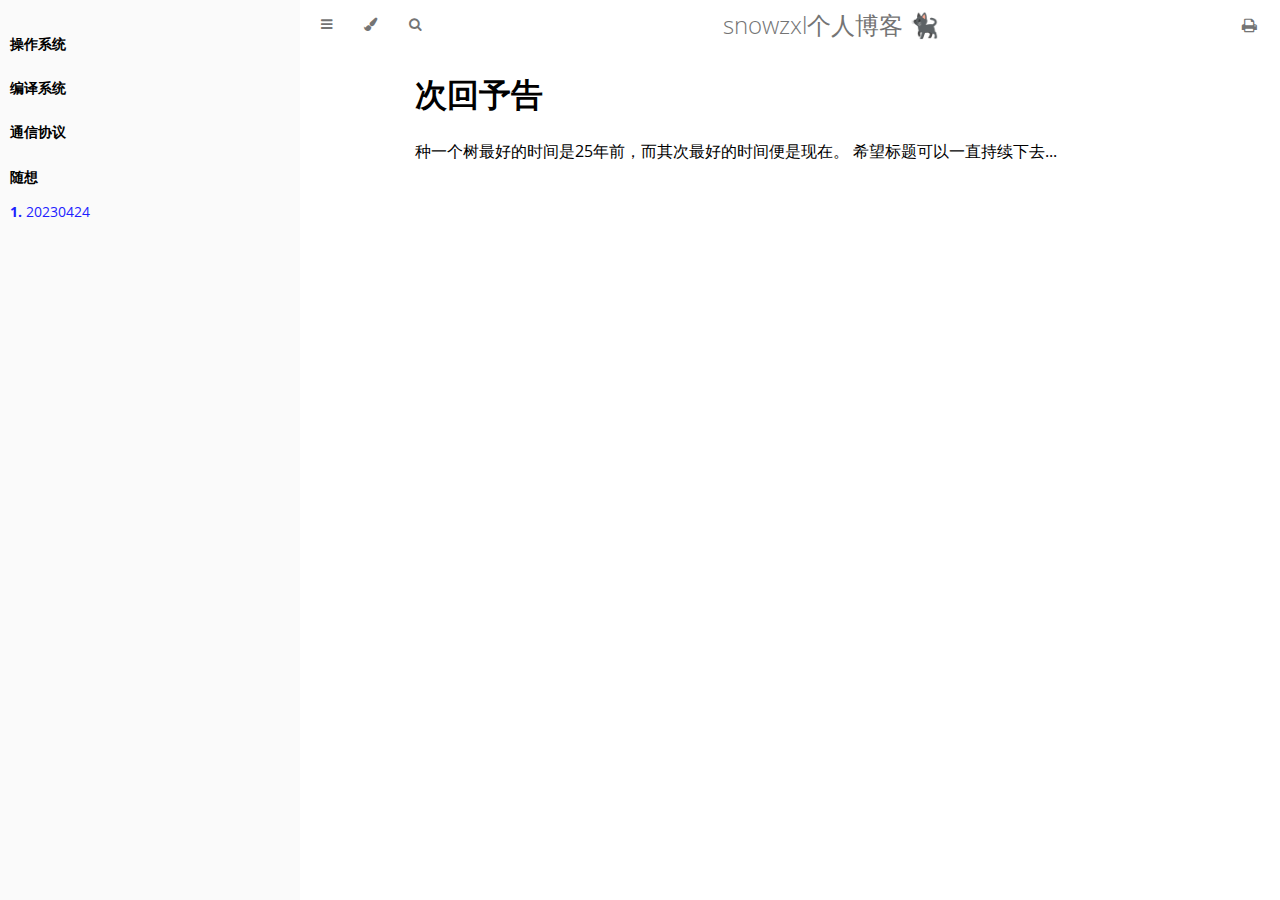
==== index.html @ 8066c2f6 "Deploying to gh-pages from @ snowzxl/blog@63521b4e2d3025201ed7fbe9086d525d99f25b57 🚀" ====
<!DOCTYPE HTML>
<html lang="en" class="sidebar-visible no-js light">
    <head>
        <!-- Book generated using mdBook -->
        <meta charset="UTF-8">
        <title>20230424 - snowzxl个人博客 🐈‍⬛</title>


        <!-- Custom HTML head -->
        
        <meta name="description" content="">
        <meta name="viewport" content="width=device-width, initial-scale=1">
        <meta name="theme-color" content="#ffffff" />

        <link rel="icon" href="favicon.svg">
        <link rel="shortcut icon" href="favicon.png">
        <link rel="stylesheet" href="css/variables.css">
        <link rel="stylesheet" href="css/general.css">
        <link rel="stylesheet" href="css/chrome.css">
        <link rel="stylesheet" href="css/print.css" media="print">

        <!-- Fonts -->
        <link rel="stylesheet" href="FontAwesome/css/font-awesome.css">
        <link rel="stylesheet" href="fonts/fonts.css">

        <!-- Highlight.js Stylesheets -->
        <link rel="stylesheet" href="highlight.css">
        <link rel="stylesheet" href="tomorrow-night.css">
        <link rel="stylesheet" href="ayu-highlight.css">

        <!-- Custom theme stylesheets -->

    </head>
    <body>
    <div id="body-container">
        <!-- Provide site root to javascript -->
        <script>
            var path_to_root = "";
            var default_theme = window.matchMedia("(prefers-color-scheme: dark)").matches ? "navy" : "light";
        </script>

        <!-- Work around some values being stored in localStorage wrapped in quotes -->
        <script>
            try {
                var theme = localStorage.getItem('mdbook-theme');
                var sidebar = localStorage.getItem('mdbook-sidebar');

                if (theme.startsWith('"') && theme.endsWith('"')) {
                    localStorage.setItem('mdbook-theme', theme.slice(1, theme.length - 1));
                }

                if (sidebar.startsWith('"') && sidebar.endsWith('"')) {
                    localStorage.setItem('mdbook-sidebar', sidebar.slice(1, sidebar.length - 1));
                }
            } catch (e) { }
        </script>

        <!-- Set the theme before any content is loaded, prevents flash -->
        <script>
            var theme;
            try { theme = localStorage.getItem('mdbook-theme'); } catch(e) { }
            if (theme === null || theme === undefined) { theme = default_theme; }
            var html = document.querySelector('html');
            html.classList.remove('no-js')
            html.classList.remove('light')
            html.classList.add(theme);
            html.classList.add('js');
        </script>

        <!-- Hide / unhide sidebar before it is displayed -->
        <script>
            var html = document.querySelector('html');
            var sidebar = null;
            if (document.body.clientWidth >= 1080) {
                try { sidebar = localStorage.getItem('mdbook-sidebar'); } catch(e) { }
                sidebar = sidebar || 'visible';
            } else {
                sidebar = 'hidden';
            }
            html.classList.remove('sidebar-visible');
            html.classList.add("sidebar-" + sidebar);
        </script>

        <nav id="sidebar" class="sidebar" aria-label="Table of contents">
            <div class="sidebar-scrollbox">
                <ol class="chapter"><li class="chapter-item expanded affix "><li class="part-title">操作系统</li><li class="chapter-item expanded affix "><li class="part-title">编译系统</li><li class="chapter-item expanded affix "><li class="part-title">通信协议</li><li class="chapter-item expanded affix "><li class="part-title">随想</li><li class="chapter-item expanded "><a href="Essay/2023/20230424.html" class="active"><strong aria-hidden="true">1.</strong> 20230424</a></li></ol>
            </div>
            <div id="sidebar-resize-handle" class="sidebar-resize-handle"></div>
        </nav>

        <div id="page-wrapper" class="page-wrapper">

            <div class="page">
                                <div id="menu-bar-hover-placeholder"></div>
                <div id="menu-bar" class="menu-bar sticky bordered">
                    <div class="left-buttons">
                        <button id="sidebar-toggle" class="icon-button" type="button" title="Toggle Table of Contents" aria-label="Toggle Table of Contents" aria-controls="sidebar">
                            <i class="fa fa-bars"></i>
                        </button>
                        <button id="theme-toggle" class="icon-button" type="button" title="Change theme" aria-label="Change theme" aria-haspopup="true" aria-expanded="false" aria-controls="theme-list">
                            <i class="fa fa-paint-brush"></i>
                        </button>
                        <ul id="theme-list" class="theme-popup" aria-label="Themes" role="menu">
                            <li role="none"><button role="menuitem" class="theme" id="light">Light</button></li>
                            <li role="none"><button role="menuitem" class="theme" id="rust">Rust</button></li>
                            <li role="none"><button role="menuitem" class="theme" id="coal">Coal</button></li>
                            <li role="none"><button role="menuitem" class="theme" id="navy">Navy</button></li>
                            <li role="none"><button role="menuitem" class="theme" id="ayu">Ayu</button></li>
                        </ul>
                        <button id="search-toggle" class="icon-button" type="button" title="Search. (Shortkey: s)" aria-label="Toggle Searchbar" aria-expanded="false" aria-keyshortcuts="S" aria-controls="searchbar">
                            <i class="fa fa-search"></i>
                        </button>
                    </div>

                    <h1 class="menu-title">snowzxl个人博客 🐈‍⬛</h1>

                    <div class="right-buttons">
                        <a href="print.html" title="Print this book" aria-label="Print this book">
                            <i id="print-button" class="fa fa-print"></i>
                        </a>

                    </div>
                </div>

                <div id="search-wrapper" class="hidden">
                    <form id="searchbar-outer" class="searchbar-outer">
                        <input type="search" id="searchbar" name="searchbar" placeholder="Search this book ..." aria-controls="searchresults-outer" aria-describedby="searchresults-header">
                    </form>
                    <div id="searchresults-outer" class="searchresults-outer hidden">
                        <div id="searchresults-header" class="searchresults-header"></div>
                        <ul id="searchresults">
                        </ul>
                    </div>
                </div>

                <!-- Apply ARIA attributes after the sidebar and the sidebar toggle button are added to the DOM -->
                <script>
                    document.getElementById('sidebar-toggle').setAttribute('aria-expanded', sidebar === 'visible');
                    document.getElementById('sidebar').setAttribute('aria-hidden', sidebar !== 'visible');
                    Array.from(document.querySelectorAll('#sidebar a')).forEach(function(link) {
                        link.setAttribute('tabIndex', sidebar === 'visible' ? 0 : -1);
                    });
                </script>

                <div id="content" class="content">
                    <main>
                        <h1 id="次回予告"><a class="header" href="#次回予告">次回予告</a></h1>
<p>种一个树最好的时间是25年前，而其次最好的时间便是现在。
希望标题可以一直持续下去...</p>

                    </main>

                    <nav class="nav-wrapper" aria-label="Page navigation">
                        <!-- Mobile navigation buttons -->


                        <div style="clear: both"></div>
                    </nav>
                </div>
            </div>

            <nav class="nav-wide-wrapper" aria-label="Page navigation">

            </nav>

        </div>




        <script>
            window.playground_copyable = true;
        </script>


        <script src="elasticlunr.min.js"></script>
        <script src="mark.min.js"></script>
        <script src="searcher.js"></script>

        <script src="clipboard.min.js"></script>
        <script src="highlight.js"></script>
        <script src="book.js"></script>

        <!-- Custom JS scripts -->


    </div>
    </body>
</html>
---- css/variables.css ----
/* Globals */

:root {
    --sidebar-width: 300px;
    --page-padding: 15px;
    --content-max-width: 750px;
    --menu-bar-height: 50px;
    --mono-font: "Source Code Pro", Consolas, "Ubuntu Mono", Menlo, "DejaVu Sans Mono", monospace, monospace;
    --code-font-size: 0.875em /* please adjust the ace font size accordingly in editor.js */
}

/* Themes */

.ayu {
    --bg: hsl(210, 25%, 8%);
    --fg: #c5c5c5;

    --sidebar-bg: #14191f;
    --sidebar-fg: #c8c9db;
    --sidebar-non-existant: #5c6773;
    --sidebar-active: #ffb454;
    --sidebar-spacer: #2d334f;

    --scrollbar: var(--sidebar-fg);

    --icons: #737480;
    --icons-hover: #b7b9cc;

    --links: #0096cf;

    --inline-code-color: #ffb454;

    --theme-popup-bg: #14191f;
    --theme-popup-border: #5c6773;
    --theme-hover: #191f26;

    --quote-bg: hsl(226, 15%, 17%);
    --quote-border: hsl(226, 15%, 22%);

    --table-border-color: hsl(210, 25%, 13%);
    --table-header-bg: hsl(210, 25%, 28%);
    --table-alternate-bg: hsl(210, 25%, 11%);

    --searchbar-border-color: #848484;
    --searchbar-bg: #424242;
    --searchbar-fg: #fff;
    --searchbar-shadow-color: #d4c89f;
    --searchresults-header-fg: #666;
    --searchresults-border-color: #888;
    --searchresults-li-bg: #252932;
    --search-mark-bg: #e3b171;
}

.coal {
    --bg: hsl(200, 7%, 8%);
    --fg: #98a3ad;

    --sidebar-bg: #292c2f;
    --sidebar-fg: #a1adb8;
    --sidebar-non-existant: #505254;
    --sidebar-active: #3473ad;
    --sidebar-spacer: #393939;

    --scrollbar: var(--sidebar-fg);

    --icons: #43484d;
    --icons-hover: #b3c0cc;

    --links: #2b79a2;

    --inline-code-color: #c5c8c6;

    --theme-popup-bg: #141617;
    --theme-popup-border: #43484d;
    --theme-hover: #1f2124;

    --quote-bg: hsl(234, 21%, 18%);
    --quote-border: hsl(234, 21%, 23%);

    --table-border-color: hsl(200, 7%, 13%);
    --table-header-bg: hsl(200, 7%, 28%);
    --table-alternate-bg: hsl(200, 7%, 11%);

    --searchbar-border-color: #aaa;
    --searchbar-bg: #b7b7b7;
    --searchbar-fg: #000;
    --searchbar-shadow-color: #aaa;
    --searchresults-header-fg: #666;
    --searchresults-border-color: #98a3ad;
    --searchresults-li-bg: #2b2b2f;
    --search-mark-bg: #355c7d;
}

.light {
    --bg: hsl(0, 0%, 100%);
    --fg: hsl(0, 0%, 0%);

    --sidebar-bg: #fafafa;
    --sidebar-fg: hsl(0, 0%, 0%);
    --sidebar-non-existant: #aaaaaa;
    --sidebar-active: #1f1fff;
    --sidebar-spacer: #f4f4f4;

    --scrollbar: #8F8F8F;

    --icons: #747474;
    --icons-hover: #000000;

    --links: #20609f;

    --inline-code-color: #301900;

    --theme-popup-bg: #fafafa;
    --theme-popup-border: #cccccc;
    --theme-hover: #e6e6e6;

    --quote-bg: hsl(197, 37%, 96%);
    --quote-border: hsl(197, 37%, 91%);

    --table-border-color: hsl(0, 0%, 95%);
    --table-header-bg: hsl(0, 0%, 80%);
    --table-alternate-bg: hsl(0, 0%, 97%);

    --searchbar-border-color: #aaa;
    --searchbar-bg: #fafafa;
    --searchbar-fg: #000;
    --searchbar-shadow-color: #aaa;
    --searchresults-header-fg: #666;
    --searchresults-border-color: #888;
    --searchresults-li-bg: #e4f2fe;
    --search-mark-bg: #a2cff5;
}

.navy {
    --bg: hsl(226, 23%, 11%);
    --fg: #bcbdd0;

    --sidebar-bg: #282d3f;
    --sidebar-fg: #c8c9db;
    --sidebar-non-existant: #505274;
    --sidebar-active: #2b79a2;
    --sidebar-spacer: #2d334f;

    --scrollbar: var(--sidebar-fg);

    --icons: #737480;
    --icons-hover: #b7b9cc;

    --links: #2b79a2;

    --inline-code-color: #c5c8c6;

    --theme-popup-bg: #161923;
    --theme-popup-border: #737480;
    --theme-hover: #282e40;

    --quote-bg: hsl(226, 15%, 17%);
    --quote-border: hsl(226, 15%, 22%);

    --table-border-color: hsl(226, 23%, 16%);
    --table-header-bg: hsl(226, 23%, 31%);
    --table-alternate-bg: hsl(226, 23%, 14%);

    --searchbar-border-color: #aaa;
    --searchbar-bg: #aeaec6;
    --searchbar-fg: #000;
    --searchbar-shadow-color: #aaa;
    --searchresults-header-fg: #5f5f71;
    --searchresults-border-color: #5c5c68;
    --searchresults-li-bg: #242430;
    --search-mark-bg: #a2cff5;
}

.rust {
    --bg: hsl(60, 9%, 87%);
    --fg: #262625;

    --sidebar-bg: #3b2e2a;
    --sidebar-fg: #c8c9db;
    --sidebar-non-existant: #505254;
    --sidebar-active: #e69f67;
    --sidebar-spacer: #45373a;

    --scrollbar: var(--sidebar-fg);

    --icons: #737480;
    --icons-hover: #262625;

    --links: #2b79a2;

    --inline-code-color: #6e6b5e;

    --theme-popup-bg: #e1e1db;
    --theme-popup-border: #b38f6b;
    --theme-hover: #99908a;

    --quote-bg: hsl(60, 5%, 75%);
    --quote-border: hsl(60, 5%, 70%);

    --table-border-color: hsl(60, 9%, 82%);
    --table-header-bg: #b3a497;
    --table-alternate-bg: hsl(60, 9%, 84%);

    --searchbar-border-color: #aaa;
    --searchbar-bg: #fafafa;
    --searchbar-fg: #000;
    --searchbar-shadow-color: #aaa;
    --searchresults-header-fg: #666;
    --searchresults-border-color: #888;
    --searchresults-li-bg: #dec2a2;
    --search-mark-bg: #e69f67;
}

@media (prefers-color-scheme: dark) {
    .light.no-js {
        --bg: hsl(200, 7%, 8%);
        --fg: #98a3ad;

        --sidebar-bg: #292c2f;
        --sidebar-fg: #a1adb8;
        --sidebar-non-existant: #505254;
        --sidebar-active: #3473ad;
        --sidebar-spacer: #393939;

        --scrollbar: var(--sidebar-fg);

        --icons: #43484d;
        --icons-hover: #b3c0cc;

        --links: #2b79a2;

        --inline-code-color: #c5c8c6;

        --theme-popup-bg: #141617;
        --theme-popup-border: #43484d;
        --theme-hover: #1f2124;

        --quote-bg: hsl(234, 21%, 18%);
        --quote-border: hsl(234, 21%, 23%);

        --table-border-color: hsl(200, 7%, 13%);
        --table-header-bg: hsl(200, 7%, 28%);
        --table-alternate-bg: hsl(200, 7%, 11%);

        --searchbar-border-color: #aaa;
        --searchbar-bg: #b7b7b7;
        --searchbar-fg: #000;
        --searchbar-shadow-color: #aaa;
        --searchresults-header-fg: #666;
        --searchresults-border-color: #98a3ad;
        --searchresults-li-bg: #2b2b2f;
        --search-mark-bg: #355c7d;
    }
}
---- css/general.css ----
/* Base styles and content styles */

@import 'variables.css';

:root {
    /* Browser default font-size is 16px, this way 1 rem = 10px */
    font-size: 62.5%;
}

html {
    font-family: "Open Sans", sans-serif;
    color: var(--fg);
    background-color: var(--bg);
    text-size-adjust: none;
    -webkit-text-size-adjust: none;
}

body {
    margin: 0;
    font-size: 1.6rem;
    overflow-x: hidden;
}

code {
    font-family: var(--mono-font) !important;
    font-size: var(--code-font-size);
}

/* make long words/inline code not x overflow */
main {
    overflow-wrap: break-word;
}

/* make wide tables scroll if they overflow */
.table-wrapper {
    overflow-x: auto;
}

/* Don't change font size in headers. */
h1 code, h2 code, h3 code, h4 code, h5 code, h6 code {
    font-size: unset;
}

.left { float: left; }
.right { float: right; }
.boring { opacity: 0.6; }
.hide-boring .boring { display: none; }
.hidden { display: none !important; }

h2, h3 { margin-top: 2.5em; }
h4, h5 { margin-top: 2em; }

.header + .header h3,
.header + .header h4,
.header + .header h5 {
    margin-top: 1em;
}

h1:target::before,
h2:target::before,
h3:target::before,
h4:target::before,
h5:target::before,
h6:target::before {
    display: inline-block;
    content: "»";
    margin-left: -30px;
    width: 30px;
}

/* This is broken on Safari as of version 14, but is fixed
   in Safari Technology Preview 117 which I think will be Safari 14.2.
   https://bugs.webkit.org/show_bug.cgi?id=218076
*/
:target {
    scroll-margin-top: calc(var(--menu-bar-height) + 0.5em);
}

.page {
    outline: 0;
    padding: 0 var(--page-padding);
    margin-top: calc(0px - var(--menu-bar-height)); /* Compensate for the #menu-bar-hover-placeholder */
}
.page-wrapper {
    box-sizing: border-box;
}
.js:not(.sidebar-resizing) .page-wrapper {
    transition: margin-left 0.3s ease, transform 0.3s ease; /* Animation: slide away */
}

.content {
    overflow-y: auto;
    padding: 0 5px 50px 5px;
}
.content main {
    margin-left: auto;
    margin-right: auto;
    max-width: var(--content-max-width);
}
.content p { line-height: 1.45em; }
.content ol { line-height: 1.45em; }
.content ul { line-height: 1.45em; }
.content a { text-decoration: none; }
.content a:hover { text-decoration: underline; }
.content img, .content video { max-width: 100%; }
.content .header:link,
.content .header:visited {
    color: var(--fg);
}
.content .header:link,
.content .header:visited:hover {
    text-decoration: none;
}

table {
    margin: 0 auto;
    border-collapse: collapse;
}
table td {
    padding: 3px 20px;
    border: 1px var(--table-border-color) solid;
}
table thead {
    background: var(--table-header-bg);
}
table thead td {
    font-weight: 700;
    border: none;
}
table thead th {
    padding: 3px 20px;
}
table thead tr {
    border: 1px var(--table-header-bg) solid;
}
/* Alternate background colors for rows */
table tbody tr:nth-child(2n) {
    background: var(--table-alternate-bg);
}


blockquote {
    margin: 20px 0;
    padding: 0 20px;
    color: var(--fg);
    background-color: var(--quote-bg);
    border-top: .1em solid var(--quote-border);
    border-bottom: .1em solid var(--quote-border);
}

kbd {
    background-color: var(--table-border-color);
    border-radius: 4px;
    border: solid 1px var(--theme-popup-border);
    box-shadow: inset 0 -1px 0 var(--theme-hover);
    display: inline-block;
    font-size: var(--code-font-size);
    font-family: var(--mono-font);
    line-height: 10px;
    padding: 4px 5px;
    vertical-align: middle;
}

:not(.footnote-definition) + .footnote-definition,
.footnote-definition + :not(.footnote-definition) {
    margin-top: 2em;
}
.footnote-definition {
    font-size: 0.9em;
    margin: 0.5em 0;
}
.footnote-definition p {
    display: inline;
}

.tooltiptext {
    position: absolute;
    visibility: hidden;
    color: #fff;
    background-color: #333;
    transform: translateX(-50%); /* Center by moving tooltip 50% of its width left */
    left: -8px; /* Half of the width of the icon */
    top: -35px;
    font-size: 0.8em;
    text-align: center;
    border-radius: 6px;
    padding: 5px 8px;
    margin: 5px;
    z-index: 1000;
}
.tooltipped .tooltiptext {
    visibility: visible;
}

.chapter li.part-title {
    color: var(--sidebar-fg);
    margin: 5px 0px;
    font-weight: bold;
}

.result-no-output {
    font-style: italic;
}
---- css/chrome.css ----
/* CSS for UI elements (a.k.a. chrome) */

@import 'variables.css';

html {
    scrollbar-color: var(--scrollbar) var(--bg);
}
#searchresults a,
.content a:link,
a:visited,
a > .hljs {
    color: var(--links);
}

/*
    body-container is necessary because mobile browsers don't seem to like
    overflow-x on the body tag when there is a <meta name="viewport"> tag.
*/
#body-container {
    /*
        This is used when the sidebar pushes the body content off the side of
        the screen on small screens. Without it, dragging on mobile Safari
        will want to reposition the viewport in a weird way.
    */
    overflow-x: clip;
}

/* Menu Bar */

#menu-bar,
#menu-bar-hover-placeholder {
    z-index: 101;
    margin: auto calc(0px - var(--page-padding));
}
#menu-bar {
    position: relative;
    display: flex;
    flex-wrap: wrap;
    background-color: var(--bg);
    border-bottom-color: var(--bg);
    border-bottom-width: 1px;
    border-bottom-style: solid;
}
#menu-bar.sticky,
.js #menu-bar-hover-placeholder:hover + #menu-bar,
.js #menu-bar:hover,
.js.sidebar-visible #menu-bar {
    position: -webkit-sticky;
    position: sticky;
    top: 0 !important;
}
#menu-bar-hover-placeholder {
    position: sticky;
    position: -webkit-sticky;
    top: 0;
    height: var(--menu-bar-height);
}
#menu-bar.bordered {
    border-bottom-color: var(--table-border-color);
}
#menu-bar i, #menu-bar .icon-button {
    position: relative;
    padding: 0 8px;
    z-index: 10;
    line-height: var(--menu-bar-height);
    cursor: pointer;
    transition: color 0.5s;
}
@media only screen and (max-width: 420px) {
    #menu-bar i, #menu-bar .icon-button {
        padding: 0 5px;
    }
}

.icon-button {
    border: none;
    background: none;
    padding: 0;
    color: inherit;
}
.icon-button i {
    margin: 0;
}

.right-buttons {
    margin: 0 15px;
}
.right-buttons a {
    text-decoration: none;
}

.left-buttons {
    display: flex;
    margin: 0 5px;
}
.no-js .left-buttons {
    display: none;
}

.menu-title {
    display: inline-block;
    font-weight: 200;
    font-size: 2.4rem;
    line-height: var(--menu-bar-height);
    text-align: center;
    margin: 0;
    flex: 1;
    white-space: nowrap;
    overflow: hidden;
    text-overflow: ellipsis;
}
.js .menu-title {
    cursor: pointer;
}

.menu-bar,
.menu-bar:visited,
.nav-chapters,
.nav-chapters:visited,
.mobile-nav-chapters,
.mobile-nav-chapters:visited,
.menu-bar .icon-button,
.menu-bar a i {
    color: var(--icons);
}

.menu-bar i:hover,
.menu-bar .icon-button:hover,
.nav-chapters:hover,
.mobile-nav-chapters i:hover {
    color: var(--icons-hover);
}

/* Nav Icons */

.nav-chapters {
    font-size: 2.5em;
    text-align: center;
    text-decoration: none;

    position: fixed;
    top: 0;
    bottom: 0;
    margin: 0;
    max-width: 150px;
    min-width: 90px;

    display: flex;
    justify-content: center;
    align-content: center;
    flex-direction: column;

    transition: color 0.5s, background-color 0.5s;
}

.nav-chapters:hover {
    text-decoration: none;
    background-color: var(--theme-hover);
    transition: background-color 0.15s, color 0.15s;
}

.nav-wrapper {
    margin-top: 50px;
    display: none;
}

.mobile-nav-chapters {
    font-size: 2.5em;
    text-align: center;
    text-decoration: none;
    width: 90px;
    border-radius: 5px;
    background-color: var(--sidebar-bg);
}

.previous {
    float: left;
}

.next {
    float: right;
    right: var(--page-padding);
}

@media only screen and (max-width: 1080px) {
    .nav-wide-wrapper { display: none; }
    .nav-wrapper { display: block; }
}

@media only screen and (max-width: 1380px) {
    .sidebar-visible .nav-wide-wrapper { display: none; }
    .sidebar-visible .nav-wrapper { display: block; }
}

/* Inline code */

:not(pre) > .hljs {
    display: inline;
    padding: 0.1em 0.3em;
    border-radius: 3px;
}

:not(pre):not(a) > .hljs {
    color: var(--inline-code-color);
    overflow-x: initial;
}

a:hover > .hljs {
    text-decoration: underline;
}

pre {
    position: relative;
}
pre > .buttons {
    position: absolute;
    z-index: 100;
    right: 0px;
    top: 2px;
    margin: 0px;
    padding: 2px 0px;

    color: var(--sidebar-fg);
    cursor: pointer;
    visibility: hidden;
    opacity: 0;
    transition: visibility 0.1s linear, opacity 0.1s linear;
}
pre:hover > .buttons {
    visibility: visible;
    opacity: 1
}
pre > .buttons :hover {
    color: var(--sidebar-active);
    border-color: var(--icons-hover);
    background-color: var(--theme-hover);
}
pre > .buttons i {
    margin-left: 8px;
}
pre > .buttons button {
    cursor: inherit;
    margin: 0px 5px;
    padding: 3px 5px;
    font-size: 14px;

    border-style: solid;
    border-width: 1px;
    border-radius: 4px;
    border-color: var(--icons);
    background-color: var(--theme-popup-bg);
    transition: 100ms;
    transition-property: color,border-color,background-color;
    color: var(--icons);
}
@media (pointer: coarse) {
    pre > .buttons button {
        /* On mobile, make it easier to tap buttons. */
        padding: 0.3rem 1rem;
    }
}
pre > code {
    padding: 1rem;
}

/* FIXME: ACE editors overlap their buttons because ACE does absolute
   positioning within the code block which breaks padding. The only solution I
   can think of is to move the padding to the outer pre tag (or insert a div
   wrapper), but that would require fixing a whole bunch of CSS rules.
*/
.hljs.ace_editor {
  padding: 0rem 0rem;
}

pre > .result {
    margin-top: 10px;
}

/* Search */

#searchresults a {
    text-decoration: none;
}

mark {
    border-radius: 2px;
    padding: 0 3px 1px 3px;
    margin: 0 -3px -1px -3px;
    background-color: var(--search-mark-bg);
    transition: background-color 300ms linear;
    cursor: pointer;
}

mark.fade-out {
    background-color: rgba(0,0,0,0) !important;
    cursor: auto;
}

.searchbar-outer {
    margin-left: auto;
    margin-right: auto;
    max-width: var(--content-max-width);
}

#searchbar {
    width: 100%;
    margin: 5px auto 0px auto;
    padding: 10px 16px;
    transition: box-shadow 300ms ease-in-out;
    border: 1px solid var(--searchbar-border-color);
    border-radius: 3px;
    background-color: var(--searchbar-bg);
    color: var(--searchbar-fg);
}
#searchbar:focus,
#searchbar.active {
    box-shadow: 0 0 3px var(--searchbar-shadow-color);
}

.searchresults-header {
    font-weight: bold;
    font-size: 1em;
    padding: 18px 0 0 5px;
    color: var(--searchresults-header-fg);
}

.searchresults-outer {
    margin-left: auto;
    margin-right: auto;
    max-width: var(--content-max-width);
    border-bottom: 1px dashed var(--searchresults-border-color);
}

ul#searchresults {
    list-style: none;
    padding-left: 20px;
}
ul#searchresults li {
    margin: 10px 0px;
    padding: 2px;
    border-radius: 2px;
}
ul#searchresults li.focus {
    background-color: var(--searchresults-li-bg);
}
ul#searchresults span.teaser {
    display: block;
    clear: both;
    margin: 5px 0 0 20px;
    font-size: 0.8em;
}
ul#searchresults span.teaser em {
    font-weight: bold;
    font-style: normal;
}

/* Sidebar */

.sidebar {
    position: fixed;
    left: 0;
    top: 0;
    bottom: 0;
    width: var(--sidebar-width);
    font-size: 0.875em;
    box-sizing: border-box;
    -webkit-overflow-scrolling: touch;
    overscroll-behavior-y: contain;
    background-color: var(--sidebar-bg);
    color: var(--sidebar-fg);
}
.sidebar-resizing {
    -moz-user-select: none;
    -webkit-user-select: none;
    -ms-user-select: none;
    user-select: none;
}
.js:not(.sidebar-resizing) .sidebar {
    transition: transform 0.3s; /* Animation: slide away */
}
.sidebar code {
    line-height: 2em;
}
.sidebar .sidebar-scrollbox {
    overflow-y: auto;
    position: absolute;
    top: 0;
    bottom: 0;
    left: 0;
    right: 0;
    padding: 10px 10px;
}
.sidebar .sidebar-resize-handle {
    position: absolute;
    cursor: col-resize;
    width: 0;
    right: 0;
    top: 0;
    bottom: 0;
}
.js .sidebar .sidebar-resize-handle {
    cursor: col-resize;
    width: 5px;
}
.sidebar-hidden .sidebar {
    transform: translateX(calc(0px - var(--sidebar-width)));
}
.sidebar::-webkit-scrollbar {
    background: var(--sidebar-bg);
}
.sidebar::-webkit-scrollbar-thumb {
    background: var(--scrollbar);
}

.sidebar-visible .page-wrapper {
    transform: translateX(var(--sidebar-width));
}
@media only screen and (min-width: 620px) {
    .sidebar-visible .page-wrapper {
        transform: none;
        margin-left: var(--sidebar-width);
    }
}

.chapter {
    list-style: none outside none;
    padding-left: 0;
    line-height: 2.2em;
}

.chapter ol {
    width: 100%;
}

.chapter li {
    display: flex;
    color: var(--sidebar-non-existant);
}
.chapter li a {
    display: block;
    padding: 0;
    text-decoration: none;
    color: var(--sidebar-fg);
}

.chapter li a:hover {
    color: var(--sidebar-active);
}

.chapter li a.active {
    color: var(--sidebar-active);
}

.chapter li > a.toggle {
    cursor: pointer;
    display: block;
    margin-left: auto;
    padding: 0 10px;
    user-select: none;
    opacity: 0.68;
}

.chapter li > a.toggle div {
    transition: transform 0.5s;
}

/* collapse the section */
.chapter li:not(.expanded) + li > ol {
    display: none;
}

.chapter li.chapter-item {
    line-height: 1.5em;
    margin-top: 0.6em;
}

.chapter li.expanded > a.toggle div {
    transform: rotate(90deg);
}

.spacer {
    width: 100%;
    height: 3px;
    margin: 5px 0px;
}
.chapter .spacer {
    background-color: var(--sidebar-spacer);
}

@media (-moz-touch-enabled: 1), (pointer: coarse) {
    .chapter li a { padding: 5px 0; }
    .spacer { margin: 10px 0; }
}

.section {
    list-style: none outside none;
    padding-left: 20px;
    line-height: 1.9em;
}

/* Theme Menu Popup */

.theme-popup {
    position: absolute;
    left: 10px;
    top: var(--menu-bar-height);
    z-index: 1000;
    border-radius: 4px;
    font-size: 0.7em;
    color: var(--fg);
    background: var(--theme-popup-bg);
    border: 1px solid var(--theme-popup-border);
    margin: 0;
    padding: 0;
    list-style: none;
    display: none;
    /* Don't let the children's background extend past the rounded corners. */
    overflow: hidden;
}
.theme-popup .default {
    color: var(--icons);
}
.theme-popup .theme {
    width: 100%;
    border: 0;
    margin: 0;
    padding: 2px 20px;
    line-height: 25px;
    white-space: nowrap;
    text-align: left;
    cursor: pointer;
    color: inherit;
    background: inherit;
    font-size: inherit;
}
.theme-popup .theme:hover {
    background-color: var(--theme-hover);
}

.theme-selected::before {
    display: inline-block;
    content: "✓";
    margin-left: -14px;
    width: 14px;
}
---- css/print.css ----
#sidebar,
#menu-bar,
.nav-chapters,
.mobile-nav-chapters {
    display: none;
}

#page-wrapper.page-wrapper {
    transform: none;
    margin-left: 0px;
    overflow-y: initial;
}

#content {
    max-width: none;
    margin: 0;
    padding: 0;
}

.page {
    overflow-y: initial;
}

code {
    background-color: #666666;
    border-radius: 5px;

    /* Force background to be printed in Chrome */
    -webkit-print-color-adjust: exact;
}

pre > .buttons {
    z-index: 2;
}

a, a:visited, a:active, a:hover {
    color: #4183c4;
    text-decoration: none;
}

h1, h2, h3, h4, h5, h6 {
    page-break-inside: avoid;
    page-break-after: avoid;
}

pre, code {
    page-break-inside: avoid;
    white-space: pre-wrap;
}

.fa {
    display: none !important;
}
---- fonts/fonts.css ----
/* Open Sans is licensed under the Apache License, Version 2.0. See http://www.apache.org/licenses/LICENSE-2.0 */
/* Source Code Pro is under the Open Font License. See https://scripts.sil.org/cms/scripts/page.php?site_id=nrsi&id=OFL */

/* open-sans-300 - latin_vietnamese_latin-ext_greek-ext_greek_cyrillic-ext_cyrillic */
@font-face {
  font-family: 'Open Sans';
  font-style: normal;
  font-weight: 300;
  src: local('Open Sans Light'), local('OpenSans-Light'),
       url('open-sans-v17-all-charsets-300.woff2') format('woff2');
}

/* open-sans-300italic - latin_vietnamese_latin-ext_greek-ext_greek_cyrillic-ext_cyrillic */
@font-face {
  font-family: 'Open Sans';
  font-style: italic;
  font-weight: 300;
  src: local('Open Sans Light Italic'), local('OpenSans-LightItalic'),
       url('open-sans-v17-all-charsets-300italic.woff2') format('woff2');
}

/* open-sans-regular - latin_vietnamese_latin-ext_greek-ext_greek_cyrillic-ext_cyrillic */
@font-face {
  font-family: 'Open Sans';
  font-style: normal;
  font-weight: 400;
  src: local('Open Sans Regular'), local('OpenSans-Regular'),
       url('open-sans-v17-all-charsets-regular.woff2') format('woff2');
}

/* open-sans-italic - latin_vietnamese_latin-ext_greek-ext_greek_cyrillic-ext_cyrillic */
@font-face {
  font-family: 'Open Sans';
  font-style: italic;
  font-weight: 400;
  src: local('Open Sans Italic'), local('OpenSans-Italic'),
       url('open-sans-v17-all-charsets-italic.woff2') format('woff2');
}

/* open-sans-600 - latin_vietnamese_latin-ext_greek-ext_greek_cyrillic-ext_cyrillic */
@font-face {
  font-family: 'Open Sans';
  font-style: normal;
  font-weight: 600;
  src: local('Open Sans SemiBold'), local('OpenSans-SemiBold'),
       url('open-sans-v17-all-charsets-600.woff2') format('woff2');
}

/* open-sans-600italic - latin_vietnamese_latin-ext_greek-ext_greek_cyrillic-ext_cyrillic */
@font-face {
  font-family: 'Open Sans';
  font-style: italic;
  font-weight: 600;
  src: local('Open Sans SemiBold Italic'), local('OpenSans-SemiBoldItalic'),
       url('open-sans-v17-all-charsets-600italic.woff2') format('woff2');
}

/* open-sans-700 - latin_vietnamese_latin-ext_greek-ext_greek_cyrillic-ext_cyrillic */
@font-face {
  font-family: 'Open Sans';
  font-style: normal;
  font-weight: 700;
  src: local('Open Sans Bold'), local('OpenSans-Bold'),
       url('open-sans-v17-all-charsets-700.woff2') format('woff2');
}

/* open-sans-700italic - latin_vietnamese_latin-ext_greek-ext_greek_cyrillic-ext_cyrillic */
@font-face {
  font-family: 'Open Sans';
  font-style: italic;
  font-weight: 700;
  src: local('Open Sans Bold Italic'), local('OpenSans-BoldItalic'),
       url('open-sans-v17-all-charsets-700italic.woff2') format('woff2');
}

/* open-sans-800 - latin_vietnamese_latin-ext_greek-ext_greek_cyrillic-ext_cyrillic */
@font-face {
  font-family: 'Open Sans';
  font-style: normal;
  font-weight: 800;
  src: local('Open Sans ExtraBold'), local('OpenSans-ExtraBold'),
       url('open-sans-v17-all-charsets-800.woff2') format('woff2');
}

/* open-sans-800italic - latin_vietnamese_latin-ext_greek-ext_greek_cyrillic-ext_cyrillic */
@font-face {
  font-family: 'Open Sans';
  font-style: italic;
  font-weight: 800;
  src: local('Open Sans ExtraBold Italic'), local('OpenSans-ExtraBoldItalic'),
       url('open-sans-v17-all-charsets-800italic.woff2') format('woff2');
}

/* source-code-pro-500 - latin_vietnamese_latin-ext_greek_cyrillic-ext_cyrillic */
@font-face {
  font-family: 'Source Code Pro';
  font-style: normal;
  font-weight: 500;
  src: url('source-code-pro-v11-all-charsets-500.woff2') format('woff2');
}
---- highlight.css ----
/*
 * An increased contrast highlighting scheme loosely based on the
 * "Base16 Atelier Dune Light" theme by Bram de Haan
 * (http://atelierbram.github.io/syntax-highlighting/atelier-schemes/dune)
 * Original Base16 color scheme by Chris Kempson
 * (https://github.com/chriskempson/base16)
 */

/* Comment */
.hljs-comment,
.hljs-quote {
  color: #575757;
}

/* Red */
.hljs-variable,
.hljs-template-variable,
.hljs-attribute,
.hljs-tag,
.hljs-name,
.hljs-regexp,
.hljs-link,
.hljs-name,
.hljs-selector-id,
.hljs-selector-class {
  color: #d70025;
}

/* Orange */
.hljs-number,
.hljs-meta,
.hljs-built_in,
.hljs-builtin-name,
.hljs-literal,
.hljs-type,
.hljs-params {
  color: #b21e00;
}

/* Green */
.hljs-string,
.hljs-symbol,
.hljs-bullet {
  color: #008200;
}

/* Blue */
.hljs-title,
.hljs-section {
  color: #0030f2;
}

/* Purple */
.hljs-keyword,
.hljs-selector-tag {
  color: #9d00ec;
}

.hljs {
  display: block;
  overflow-x: auto;
  background: #f6f7f6;
  color: #000;
}

.hljs-emphasis {
  font-style: italic;
}

.hljs-strong {
  font-weight: bold;
}

.hljs-addition {
  color: #22863a;
  background-color: #f0fff4;
}

.hljs-deletion {
  color: #b31d28;
  background-color: #ffeef0;
}
---- tomorrow-night.css ----
/* Tomorrow Night Theme */
/* http://jmblog.github.com/color-themes-for-google-code-highlightjs */
/* Original theme - https://github.com/chriskempson/tomorrow-theme */
/* http://jmblog.github.com/color-themes-for-google-code-highlightjs */

/* Tomorrow Comment */
.hljs-comment {
  color: #969896;
}

/* Tomorrow Red */
.hljs-variable,
.hljs-attribute,
.hljs-tag,
.hljs-regexp,
.ruby .hljs-constant,
.xml .hljs-tag .hljs-title,
.xml .hljs-pi,
.xml .hljs-doctype,
.html .hljs-doctype,
.css .hljs-id,
.css .hljs-class,
.css .hljs-pseudo {
  color: #cc6666;
}

/* Tomorrow Orange */
.hljs-number,
.hljs-preprocessor,
.hljs-pragma,
.hljs-built_in,
.hljs-literal,
.hljs-params,
.hljs-constant {
  color: #de935f;
}

/* Tomorrow Yellow */
.ruby .hljs-class .hljs-title,
.css .hljs-rule .hljs-attribute {
  color: #f0c674;
}

/* Tomorrow Green */
.hljs-string,
.hljs-value,
.hljs-inheritance,
.hljs-header,
.hljs-name,
.ruby .hljs-symbol,
.xml .hljs-cdata {
  color: #b5bd68;
}

/* Tomorrow Aqua */
.hljs-title,
.css .hljs-hexcolor {
  color: #8abeb7;
}

/* Tomorrow Blue */
.hljs-function,
.python .hljs-decorator,
.python .hljs-title,
.ruby .hljs-function .hljs-title,
.ruby .hljs-title .hljs-keyword,
.perl .hljs-sub,
.javascript .hljs-title,
.coffeescript .hljs-title {
  color: #81a2be;
}

/* Tomorrow Purple */
.hljs-keyword,
.javascript .hljs-function {
  color: #b294bb;
}

.hljs {
  display: block;
  overflow-x: auto;
  background: #1d1f21;
  color: #c5c8c6;
}

.coffeescript .javascript,
.javascript .xml,
.tex .hljs-formula,
.xml .javascript,
.xml .vbscript,
.xml .css,
.xml .hljs-cdata {
  opacity: 0.5;
}

.hljs-addition {
  color: #718c00;
}

.hljs-deletion {
  color: #c82829;
}
---- ayu-highlight.css ----
/*
Based off of the Ayu theme
Original by Dempfi (https://github.com/dempfi/ayu)
*/

.hljs {
  display: block;
  overflow-x: auto;
  background: #191f26;
  color: #e6e1cf;
}

.hljs-comment,
.hljs-quote {
  color: #5c6773;
  font-style: italic;
}

.hljs-variable,
.hljs-template-variable,
.hljs-attribute,
.hljs-attr,
.hljs-regexp,
.hljs-link,
.hljs-selector-id,
.hljs-selector-class {
  color: #ff7733;
}

.hljs-number,
.hljs-meta,
.hljs-builtin-name,
.hljs-literal,
.hljs-type,
.hljs-params {
  color: #ffee99;
}

.hljs-string,
.hljs-bullet {
  color: #b8cc52;
}

.hljs-title,
.hljs-built_in,
.hljs-section {
  color: #ffb454;
}

.hljs-keyword,
.hljs-selector-tag,
.hljs-symbol {
  color: #ff7733;
}

.hljs-name {
    color: #36a3d9;
}

.hljs-tag {
    color: #00568d;
}

.hljs-emphasis {
  font-style: italic;
}

.hljs-strong {
  font-weight: bold;
}

.hljs-addition {
  color: #91b362;
}

.hljs-deletion {
  color: #d96c75;
}
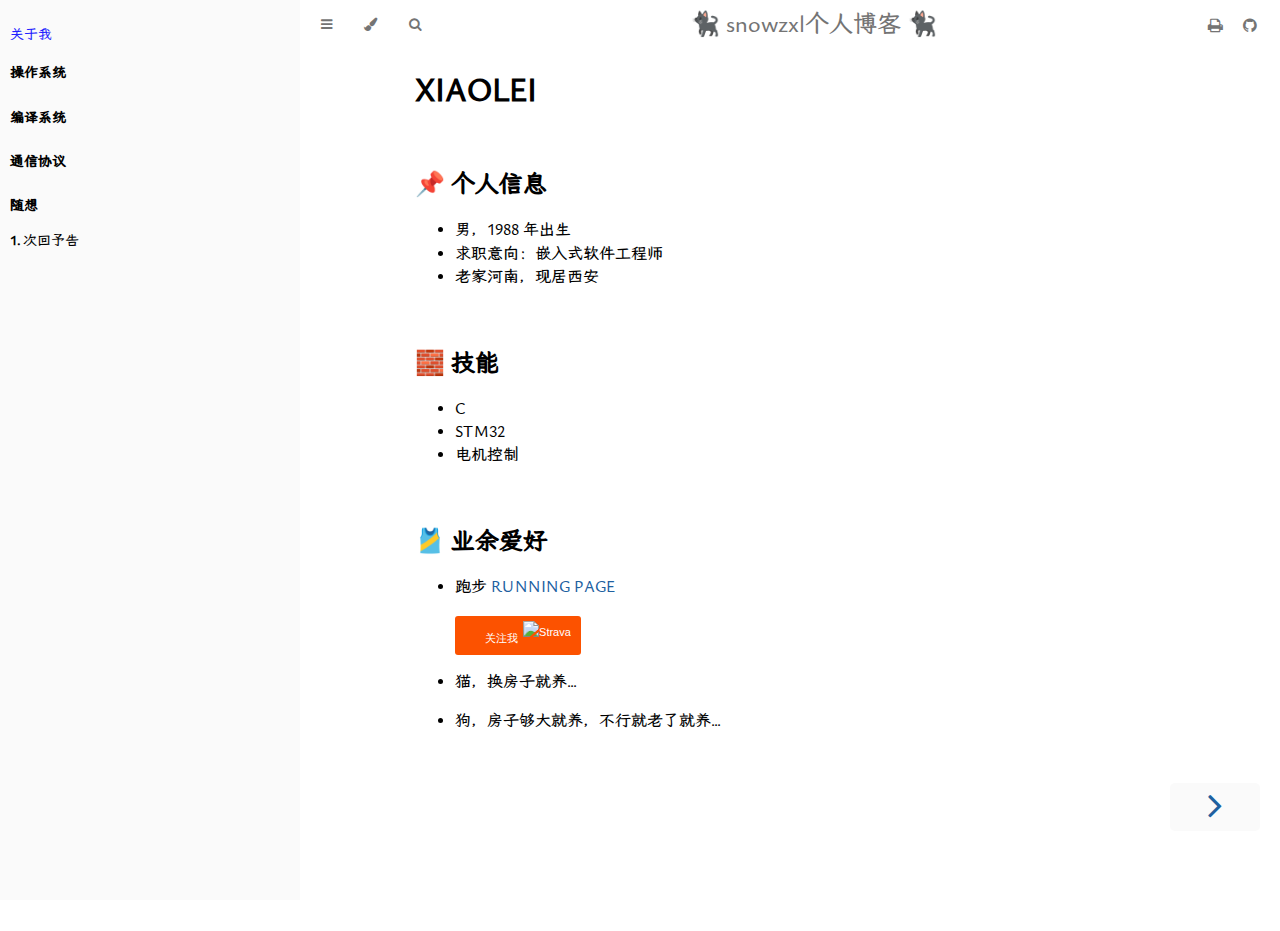
==== commit dc38e324: "Deploying to gh-pages from @ snowzxl/blog@6986e462011ced2df0c9092b8a4665b6db653b91 🚀" ====
--- a/index.html
+++ b/index.html
@@ -3,12 +3,12 @@
     <head>
         <!-- Book generated using mdBook -->
         <meta charset="UTF-8">
-        <title>20230424 - snowzxl个人博客 🐈‍⬛</title>
+        <title>关于我 - 🐈‍⬛ snowzxl个人博客 🐈‍⬛</title>
 
 
         <!-- Custom HTML head -->
         
-        <meta name="description" content="">
+        <meta name="description" content="Personal blog">
         <meta name="viewport" content="width=device-width, initial-scale=1">
         <meta name="theme-color" content="#ffffff" />
 
@@ -83,7 +83,7 @@
 
         <nav id="sidebar" class="sidebar" aria-label="Table of contents">
             <div class="sidebar-scrollbox">
-                <ol class="chapter"><li class="chapter-item expanded affix "><li class="part-title">操作系统</li><li class="chapter-item expanded affix "><li class="part-title">编译系统</li><li class="chapter-item expanded affix "><li class="part-title">通信协议</li><li class="chapter-item expanded affix "><li class="part-title">随想</li><li class="chapter-item expanded "><a href="Essay/2023/20230424.html" class="active"><strong aria-hidden="true">1.</strong> 20230424</a></li></ol>
+                <ol class="chapter"><li class="chapter-item expanded affix "><a href="about_me.html" class="active">关于我</a></li><li class="chapter-item expanded affix "><li class="part-title">操作系统</li><li class="chapter-item expanded affix "><li class="part-title">编译系统</li><li class="chapter-item expanded affix "><li class="part-title">通信协议</li><li class="chapter-item expanded affix "><li class="part-title">随想</li><li class="chapter-item expanded "><a href="Essay/2023/20230424.html"><strong aria-hidden="true">1.</strong> 次回予告</a></li></ol>
             </div>
             <div id="sidebar-resize-handle" class="sidebar-resize-handle"></div>
         </nav>
@@ -112,11 +112,14 @@
                         </button>
                     </div>
 
-                    <h1 class="menu-title">snowzxl个人博客 🐈‍⬛</h1>
+                    <h1 class="menu-title">🐈‍⬛ snowzxl个人博客 🐈‍⬛</h1>
 
                     <div class="right-buttons">
                         <a href="print.html" title="Print this book" aria-label="Print this book">
                             <i id="print-button" class="fa fa-print"></i>
+                        </a>
+                        <a href="https://github.com/snowzxl/blog" title="Git repository" aria-label="Git repository">
+                            <i id="git-repository-button" class="fa fa-github"></i>
                         </a>
 
                     </div>
@@ -144,15 +147,44 @@
 
                 <div id="content" class="content">
                     <main>
-                        <h1 id="次回予告"><a class="header" href="#次回予告">次回予告</a></h1>
-<p>种一个树最好的时间是25年前，而其次最好的时间便是现在。
-希望标题可以一直持续下去...</p>
+                        <h1 id="xiaolei"><a class="header" href="#xiaolei">XIAOLEI</a></h1>
+<h2 id="-个人信息"><a class="header" href="#-个人信息">📌 个人信息</a></h2>
+<ul>
+<li>男，1988 年出生</li>
+<li>求职意向：嵌入式软件工程师</li>
+<li>老家河南，现居西安</li>
+</ul>
+<h2 id="-技能"><a class="header" href="#-技能">🧱 技能</a></h2>
+<ul>
+<li>C</li>
+<li>STM32</li>
+<li>电机控制</li>
+</ul>
+<h2 id="-业余爱好"><a class="header" href="#-业余爱好">🎽 业余爱好</a></h2>
+<ul>
+<li>
+<p>跑步 <a href="https://snowzxl.github.io/running/">RUNNING PAGE</a></p>
+<a style="display:inline-block;background-color:#FC5200;color:#fff;padding:5px 10px 5px 30px;font-size:11px;font-family:Helvetica, Arial, sans-serif;white-space:nowrap;text-decoration:none;background-repeat:no-repeat;background-position:10px center;border-radius:3px;background-image:url('https://badges.strava.com/logo-strava-echelon.png')" href='https://strava.com/athletes/96895812' target="_clean">
+关注我
+<img src='https://badges.strava.com/logo-strava.png' alt='Strava' style='margin-left:2px;vertical-align:text-bottom' height=13 width=51 />
+</a>
+</li>
+<li>
+<p>猫，换房子就养...</p>
+</li>
+<li>
+<p>狗，房子够大就养，不行就老了就养...</p>
+</li>
+</ul>
 
                     </main>
 
                     <nav class="nav-wrapper" aria-label="Page navigation">
                         <!-- Mobile navigation buttons -->
 
+                            <a rel="next" href="Essay/2023/20230424.html" class="mobile-nav-chapters next" title="Next chapter" aria-label="Next chapter" aria-keyshortcuts="Right">
+                                <i class="fa fa-angle-right"></i>
+                            </a>
 
                         <div style="clear: both"></div>
                     </nav>
@@ -161,6 +193,9 @@
 
             <nav class="nav-wide-wrapper" aria-label="Page navigation">
 
+                    <a rel="next" href="Essay/2023/20230424.html" class="nav-chapters next" title="Next chapter" aria-label="Next chapter" aria-keyshortcuts="Right">
+                        <i class="fa fa-angle-right"></i>
+                    </a>
             </nav>
 
         </div>
--- a/css/variables.css
+++ b/css/variables.css
@@ -6,7 +6,7 @@
     --page-padding: 15px;
     --content-max-width: 750px;
     --menu-bar-height: 50px;
-    --mono-font: "Source Code Pro", Consolas, "Ubuntu Mono", Menlo, "DejaVu Sans Mono", monospace, monospace;
+    --mono-font: "LXGW Bright", Consolas, "Ubuntu Mono", Menlo, "DejaVu Sans Mono", monospace, monospace; /* Source Code Pro */
     --code-font-size: 0.875em /* please adjust the ace font size accordingly in editor.js */
 }
 
--- a/css/general.css
+++ b/css/general.css
@@ -8,7 +8,7 @@
 }
 
 html {
-    font-family: "Open Sans", sans-serif;
+    font-family: "LXGW Bright", sans-serif; /* Open Sans */
     color: var(--fg);
     background-color: var(--bg);
     text-size-adjust: none;
--- a/fonts/fonts.css
+++ b/fonts/fonts.css
@@ -1,100 +1,43 @@
-/* Open Sans is licensed under the Apache License, Version 2.0. See http://www.apache.org/licenses/LICENSE-2.0 */
-/* Source Code Pro is under the Open Font License. See https://scripts.sil.org/cms/scripts/page.php?site_id=nrsi&id=OFL */
+/* custom font */
 
-/* open-sans-300 - latin_vietnamese_latin-ext_greek-ext_greek_cyrillic-ext_cyrillic */
 @font-face {
-  font-family: 'Open Sans';
+  font-family: 'LXGW Bright';
   font-style: normal;
-  font-weight: 300;
-  src: local('Open Sans Light'), local('OpenSans-Light'),
-       url('open-sans-v17-all-charsets-300.woff2') format('woff2');
+  src: local('LXGWBright-Regular'),
+  url('LXGWBright-Regular.woff2') format('woff2');
 }
 
-/* open-sans-300italic - latin_vietnamese_latin-ext_greek-ext_greek_cyrillic-ext_cyrillic */
 @font-face {
-  font-family: 'Open Sans';
+  font-family: 'LXGW Bright';
   font-style: italic;
-  font-weight: 300;
-  src: local('Open Sans Light Italic'), local('OpenSans-LightItalic'),
-       url('open-sans-v17-all-charsets-300italic.woff2') format('woff2');
+  src: local('LXGWBright-Italic'),
+  url('LXGWBright-Italic.woff2') format('woff2');
 }
 
-/* open-sans-regular - latin_vietnamese_latin-ext_greek-ext_greek_cyrillic-ext_cyrillic */
 @font-face {
-  font-family: 'Open Sans';
+  font-family: 'LXGW Bright';
   font-style: normal;
-  font-weight: 400;
-  src: local('Open Sans Regular'), local('OpenSans-Regular'),
-       url('open-sans-v17-all-charsets-regular.woff2') format('woff2');
+  src: local('LXGWBright-Medium'),
+  url('LXGWBright-Medium.woff2') format('woff2');
 }
 
-/* open-sans-italic - latin_vietnamese_latin-ext_greek-ext_greek_cyrillic-ext_cyrillic */
 @font-face {
-  font-family: 'Open Sans';
+  font-family: 'LXGW Bright';
   font-style: italic;
-  font-weight: 400;
-  src: local('Open Sans Italic'), local('OpenSans-Italic'),
-       url('open-sans-v17-all-charsets-italic.woff2') format('woff2');
+  src: local('LXGWBright-MediumItalic'),
+  url('LXGWBright-MediumItalic.woff2') format('woff2');
 }
 
-/* open-sans-600 - latin_vietnamese_latin-ext_greek-ext_greek_cyrillic-ext_cyrillic */
 @font-face {
-  font-family: 'Open Sans';
+  font-family: 'LXGW Bright';
   font-style: normal;
-  font-weight: 600;
-  src: local('Open Sans SemiBold'), local('OpenSans-SemiBold'),
-       url('open-sans-v17-all-charsets-600.woff2') format('woff2');
+  src: local('LXGWBright-SemiLight'),
+  url('LXGWBright-SemiLight.woff2') format('woff2');
 }
 
-/* open-sans-600italic - latin_vietnamese_latin-ext_greek-ext_greek_cyrillic-ext_cyrillic */
 @font-face {
-  font-family: 'Open Sans';
+  font-family: 'LXGW Bright';
   font-style: italic;
-  font-weight: 600;
-  src: local('Open Sans SemiBold Italic'), local('OpenSans-SemiBoldItalic'),
-       url('open-sans-v17-all-charsets-600italic.woff2') format('woff2');
+  src: local('LXGWBright-SemiLightItalic'),
+  url('LXGWBright-SemiLightItalic.woff2') format('woff2');
 }
-
-/* open-sans-700 - latin_vietnamese_latin-ext_greek-ext_greek_cyrillic-ext_cyrillic */
-@font-face {
-  font-family: 'Open Sans';
-  font-style: normal;
-  font-weight: 700;
-  src: local('Open Sans Bold'), local('OpenSans-Bold'),
-       url('open-sans-v17-all-charsets-700.woff2') format('woff2');
-}
-
-/* open-sans-700italic - latin_vietnamese_latin-ext_greek-ext_greek_cyrillic-ext_cyrillic */
-@font-face {
-  font-family: 'Open Sans';
-  font-style: italic;
-  font-weight: 700;
-  src: local('Open Sans Bold Italic'), local('OpenSans-BoldItalic'),
-       url('open-sans-v17-all-charsets-700italic.woff2') format('woff2');
-}
-
-/* open-sans-800 - latin_vietnamese_latin-ext_greek-ext_greek_cyrillic-ext_cyrillic */
-@font-face {
-  font-family: 'Open Sans';
-  font-style: normal;
-  font-weight: 800;
-  src: local('Open Sans ExtraBold'), local('OpenSans-ExtraBold'),
-       url('open-sans-v17-all-charsets-800.woff2') format('woff2');
-}
-
-/* open-sans-800italic - latin_vietnamese_latin-ext_greek-ext_greek_cyrillic-ext_cyrillic */
-@font-face {
-  font-family: 'Open Sans';
-  font-style: italic;
-  font-weight: 800;
-  src: local('Open Sans ExtraBold Italic'), local('OpenSans-ExtraBoldItalic'),
-       url('open-sans-v17-all-charsets-800italic.woff2') format('woff2');
-}
-
-/* source-code-pro-500 - latin_vietnamese_latin-ext_greek_cyrillic-ext_cyrillic */
-@font-face {
-  font-family: 'Source Code Pro';
-  font-style: normal;
-  font-weight: 500;
-  src: url('source-code-pro-v11-all-charsets-500.woff2') format('woff2');
-}
